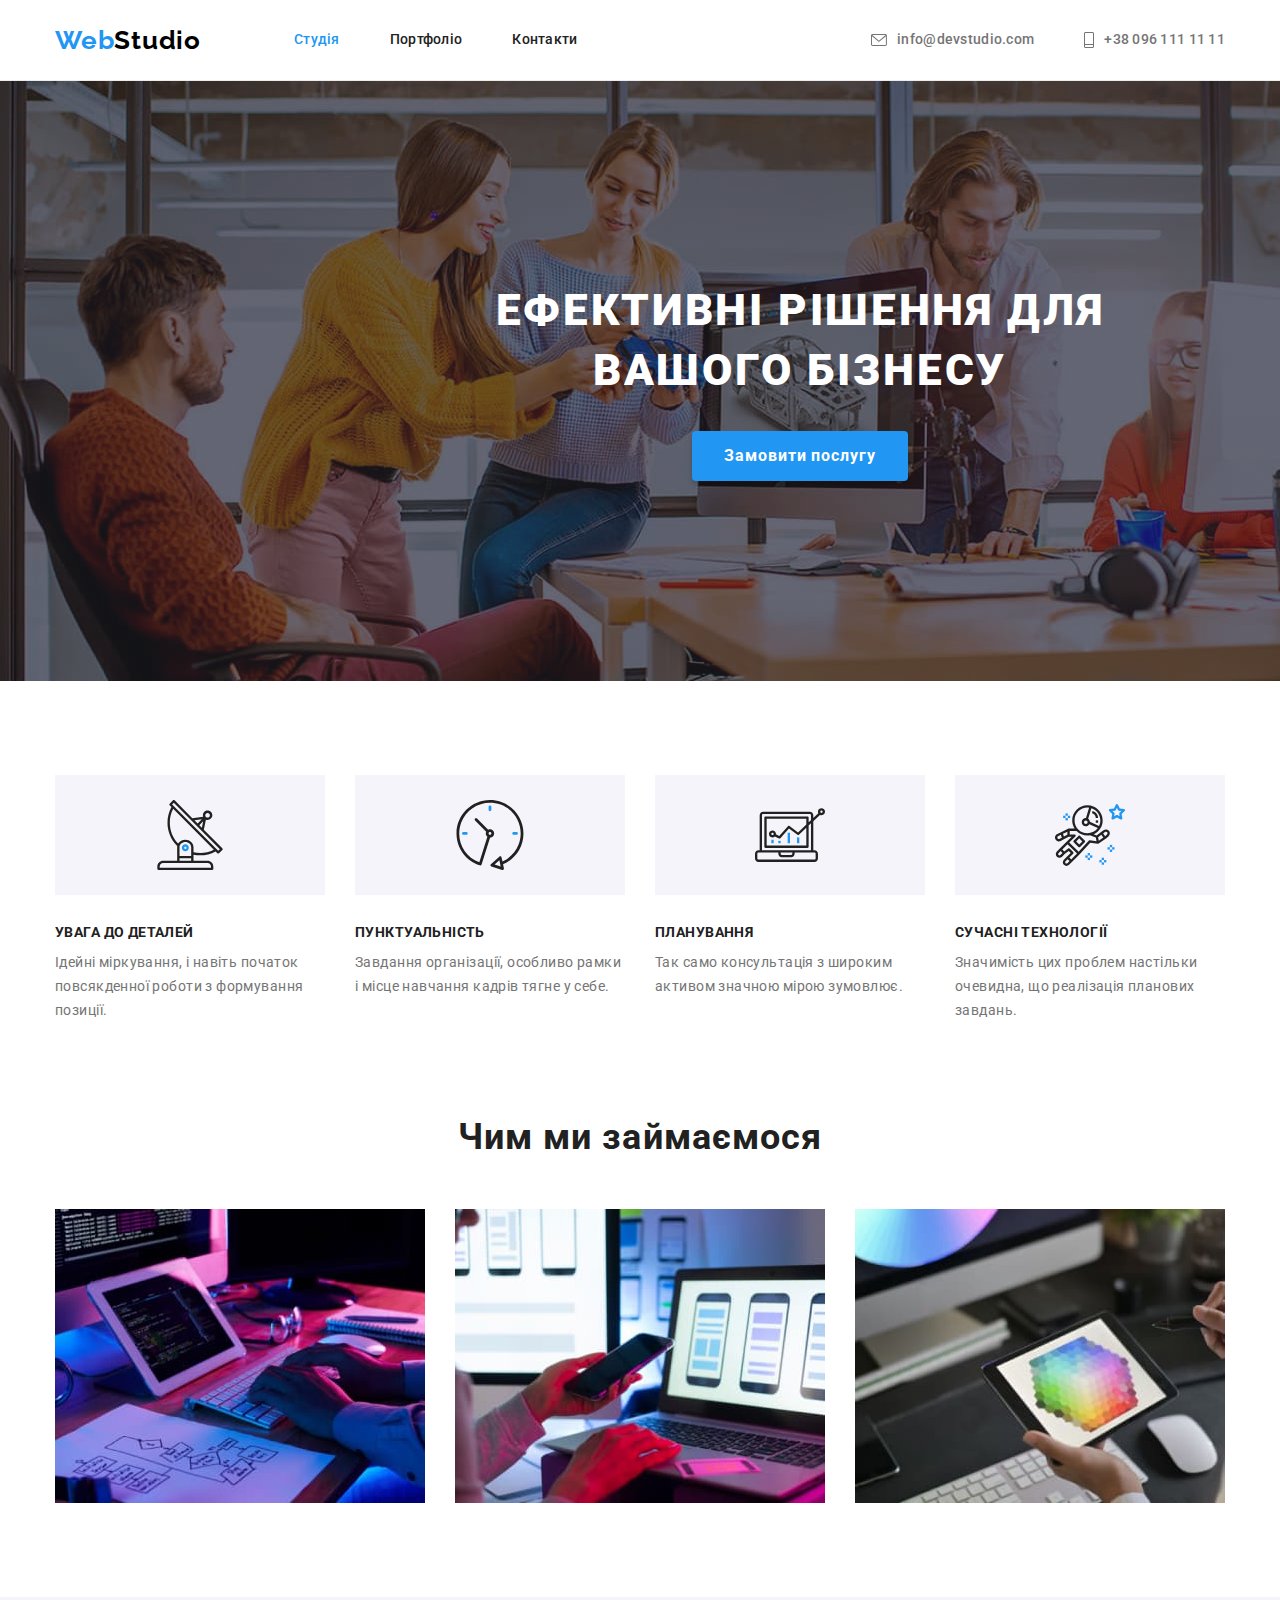
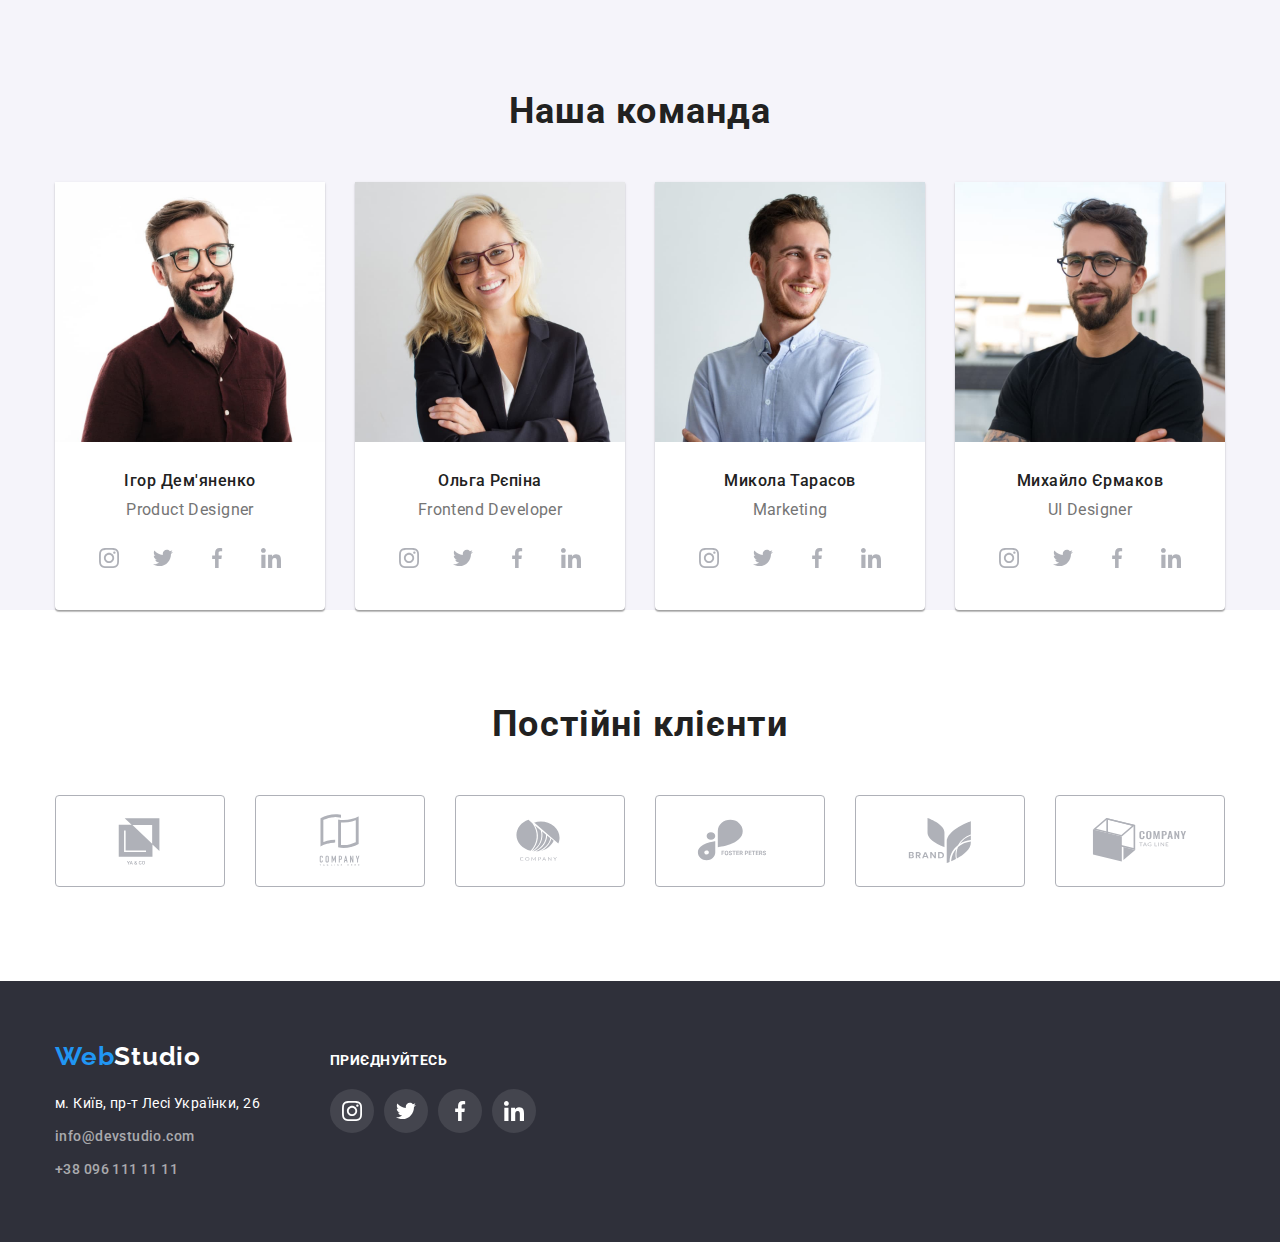
==== index.html @ 3f4d4e77 "update 1" ====
<!DOCTYPE html>
<html lang="uk">

<head>
  <meta charset="UTF-8" />
  <meta http-equiv="X-UA-Compatible" content="IE=edge" />
  <meta name="viewport" content="width=device-width, initial-scale=1.0" />
  <title>Студія</title>
  <link rel="preconnect" href="https://fonts.googleapis.com" />
  <link rel="preconnect" href="https://fonts.gstatic.com" crossorigin />
  <link href="https://fonts.googleapis.com/css2?family=Raleway:wght@700&family=Roboto:wght@400;500;700;900&display=swap"
    rel="stylesheet" />
  <link rel="stylesheet" href="https://cdnjs.cloudflare.com/ajax/libs/modern-normalize/1.1.0/modern-normalize.css">
  <link rel="stylesheet" href="modern-normalize">
  <link rel="stylesheet" href="./css/style.css" />
</head>

<body>
  <!-- Шапка -->
  <header class="header">
    <div class="container ">
      <section class="main-nav">
        <nav class="header-navigation">
          <a class="header-logo link-text" href="./index.html">Web<span class="header-studio">Studio</span></a>
          <ul class="header-list list-styles">
            <li class="header-item"><a class="header-link link-text current" href="./index.html">Студія</a></li>
            <li class="header-item">
              <a class="header-link link-text" href="./portfolio.html">Портфоліо</a>
            </li>
            <li class="header-item"><a class="header-link link-text" href="">Контакти</a></li>
          </ul>
        </nav>
        <ul class="header-contact list-styles">
          <li class="header-contact-link">
            <a class="header-mail header-link link-text" href="mailto:info@devstudio.com">
              <svg class="header-img-logo costomers-img-logo" width="16" height="12">
                <use href="./images/symbol-defs.svg#icon-mail"></use>
              </svg>
              info@devstudio.com</a>
          </li>
          <li class="header-contact-link">
            <a class="header-tel header-link link-text" href="tel:+380961111111">
              <svg class="header-img-logo costomers-img-logo" width="10" height="16">
                <use href="./images/symbol-defs.svg#icon-tel"></use>
              </svg>
              +38 096 111 11 11</a>
          </li>
        </ul>
      </section>
    </div>
  </header>
  <!-- секція 1 -->
  <main>
    <section class="hero">
      <div class="container">
        <h1 class="hero-title">Ефективні рішення для вашого бізнесу</h1>
        <button class="hero-btn" type="button">Замовити послугу</button>
      </div>
    </section>
    <!-- Особливості -->
    <section class="features">
      <div class="container">
        <h2 class="visually-hidden">Особливості</h2>
        <ul class=" features-list list-styles">
          <li class="features-item">
            <div class="features-logo">
              <svg class="futures-img-logo" width="70" height="70">
                <use class="color-logo" href="./images/symbol-defs.svg#icon-antena"></use>
              </svg>
            </div>
            <h3 class="item-title">Увага до деталей</h3>
            <p class="item-text">
              Ідейні міркування, і навіть початок повсякденної роботи з формування позиції.
            </p>
          </li>
          <li class="features-item">
            <div class="features-logo">
              <svg class="futures-img-logo" width="70" height="70">
                <use class="color-logo" href="./images/symbol-defs.svg#icon-time"></use>
              </svg>
            </div>
            <h3 class="item-title">Пунктуальність</h3>
            <p class="item-text">
              Завдання організації, особливо рамки і місце навчання кадрів тягне у себе.
            </p>
          </li>
          <li class="features-item">
            <div class="features-logo">
              <svg class="futures-img-logo" width="70" height="70">
                <use class="color-logo" href="./images/symbol-defs.svg#icon-computer"></use>
              </svg>
            </div>
            <h3 class="item-title">Планування</h3>
            <p class="item-text">Так само консультація з широким активом значною мірою зумовлює.</p>
          </li>
          <li class="features-item">
            <div class="features-logo">
              <svg class="futures-img-logo" width="70" height="70">
                <use class="color-logo" href="./images/symbol-defs.svg#icon-cosmonavt"></use>
              </svg>
            </div>
            <h3 class="item-title">Сучасні технології</h3>
            <p class="item-text">
              Значимість цих проблем настільки очевидна, що реалізація планових завдань.
            </p>
          </li>
        </ul>
      </div>
    </section>
    <!-- Чим ми займаємося -->
    <section class="section work">
      <div class="container">
        <h2 class="we-do-title">Чим ми займаємося</h2>
        <ul class="we-do-list">
          <li class="we-do-photo list-styles">
            <img src="./images/box1.jpg" alt="програмування" width="370" height="294" />
          </li>
          <li class="we-do-photo list-styles">
            <img src="./images/box2.jpg" alt="розробка мобільного додатку" width="370" height="294" />
          </li>
          <li class="we-do-photo list-styles">
            <img class="" src="./images/box3.jpg" alt="планшет з кольоровою палітрею" width="370" height="294" />
          </li>
        </ul>
      </div>
    </section>
    <!-- Наша команда -->
    <section class="team">
      <div class="container">
        <h2 class="team-title">Наша команда</h2>
        <ul class="team-list list-styles">
          <li class="team-item">
            <img src="./images/komanda/igor.jpg" alt="Дезайнер" width="270" height="260" />
            <div class="team-discription">
              <h3 class="team-item-title">Ігор Дем'яненко</h3>
              <p class="team-text" lang="en">Product Designer</p>
              <ul class="team-list-icon">
                <li class="team-item-icon">
                  <a href="" class="team-address-icon">
                    <svg class="team-icon">
                      <use href="./images/symbol-defs.svg#icon-instagram" width="20px" height="20px"></use>
                    </svg>
                  </a>
                </li>
                <li class="team-item-icon">
                  <a href="" class="team-address-icon">
                    <svg class="team-icon">
                      <use href="./images/symbol-defs.svg#icon-twitter" width="20px" height="20px"></use>
                    </svg>
                  </a>
                </li>
                <li class="team-item-icon">
                  <a href="" class="team-address-icon">
                    <svg class="team-icon">
                      <use href="./images/symbol-defs.svg#icon-facebook" width="20px" height="20px"></use>
                    </svg>
                  </a>
                </li>
                <li class="team-item-icon">
                  <a href="" class="team-address-icon">
                    <svg class="team-icon">
                      <use href="./images/symbol-defs.svg#icon-linkedin" width="20px" height="20px"></use>
                    </svg>
                  </a>
                </li>
              </ul>
            </div>
          </li>
          <li class="team-item">
            <img src="./images/komanda/olga.jpg" alt="Фротент розробник" width="270" height="260" />
            <div class="team-discription">
              <h3 class="team-item-title">Ольга Рєпіна</h3>
              <p class="team-text" lang="en">Frontend Developer</p>
              <ul class="team-list-icon">
                <li class="team-item-icon">
                  <a href="" class="team-address-icon">
                    <svg class="team-icon">
                      <use href="./images/symbol-defs.svg#icon-instagram" width="20px" height="20px"></use>
                    </svg>
                  </a>
                </li>
                <li class="team-item-icon">
                  <a href="" class="team-address-icon">
                    <svg class="team-icon">
                      <use href="./images/symbol-defs.svg#icon-twitter" width="20px" height="20px"></use>
                    </svg>
                  </a>
                </li>
                <li class="team-item-icon">
                  <a href="" class="team-address-icon">
                    <svg class="team-icon">
                      <use href="./images/symbol-defs.svg#icon-facebook" width="20px" height="20px"></use>
                    </svg>
                  </a>
                </li>
                <li class="team-item-icon">
                  <a href="" class="team-address-icon">
                    <svg class="team-icon">
                      <use href="./images/symbol-defs.svg#icon-linkedin" width="20px" height="20px"></use>
                    </svg>
                  </a>
                </li>
              </ul>
            </div>
          </li>
          <li class="team-item">
            <img src="./images/komanda/mykola.jpg" alt="Маркетолог" width="270" height="260" />
            <div class="team-discription">
              <h3 class="team-item-title">Микола Тарасов</h3>
              <p class="team-text" lang="en">Marketing</p>
              <ul class="team-list-icon">
                <li class="team-item-icon">
                  <a href="" class="team-address-icon">
                    <svg class="team-icon">
                      <use href="./images/symbol-defs.svg#icon-instagram" width="20px" height="20px"></use>
                    </svg>
                  </a>
                </li>
                <li class="team-item-icon">
                  <a href="" class="team-address-icon">
                    <svg class="team-icon">
                      <use href="./images/symbol-defs.svg#icon-twitter" width="20px" height="20px"></use>
                    </svg>
                  </a>
                </li>
                <li class="team-item-icon">
                  <a href="" class="team-address-icon">
                    <svg class="team-icon">
                      <use href="./images/symbol-defs.svg#icon-facebook" width="20px" height="20px"></use>
                    </svg>
                  </a>
                </li>
                <li class="team-item-icon">
                  <a href="" class="team-address-icon">
                    <svg class="team-icon">
                      <use href="./images/symbol-defs.svg#icon-linkedin" width="20px" height="20px"></use>
                    </svg>
                  </a>
                </li>
              </ul>
            </div>
          </li>
          <li class="team-item">
            <img src="./images/komanda/myxailo.jpg" alt="Юл Дезайнер" width="270" height="260" />
            <div class="team-discription">
              <h3 class="team-item-title">Михайло Єрмаков</h3>
              <p class="team-text" lang="en">UI Designer</p>
              <ul class="team-list-icon">
                <li class="team-item-icon">
                  <a href="" class="team-address-icon">
                    <svg class="team-icon">
                      <use href="./images/symbol-defs.svg#icon-instagram" width="20px" height="20px"></use>
                    </svg>
                  </a>
                </li>
                <li class="team-item-icon">
                  <a href="" class="team-address-icon">
                    <svg class="team-icon">
                      <use href="./images/symbol-defs.svg#icon-twitter" width="20px" height="20px"></use>
                    </svg>
                  </a>
                </li>
                <li class="team-item-icon">
                  <a href="" class="team-address-icon">
                    <svg class="team-icon">
                      <use href="./images/symbol-defs.svg#icon-facebook" width="20px" height="20px"></use>
                    </svg>
                  </a>
                </li>
                <li class="team-item-icon">
                  <a href="" class="team-address-icon">
                    <svg class="team-icon">
                      <use href="./images/symbol-defs.svg#icon-linkedin" width="20px" height="20px"></use>
                    </svg>
                  </a>
                </li>
              </ul>
            </div>
          </li>
        </ul>
      </div>
    </section>
    <!--------------------------------------- Постійні клієнти-------------------------------->
    <section class="customers">
      <div class="container">
        <h2 class="customers-title">Постійні клієнти</h2>
        <ul class="customers-logo">
          <li>
            <a class="customers-link-logo" href="">
              <svg class="costomers-img-logo" width="106" height="60">
                <use class="color-logo" href="./images/symbol-defs.svg#icon-Logo1"></use>
              </svg>
            </a>
          </li>
          <li>
            <a class="customers-link-logo" href="">
              <svg class="costomers-img-logo" width="106" height="60">
                <use class="color-logo" href="./images/symbol-defs.svg#icon-Logo2"></use>
              </svg>
            </a>
          </li>
          <li>
            <a class="customers-link-logo" href="">
              <svg class="costomers-img-logo" width="106" height="60">
                <use class="color-logo" href="./images/symbol-defs.svg#icon-Logo3"></use>
              </svg>
            </a>
          </li>
          <li>
            <a class="customers-link-logo" href="">
              <svg class="costomers-img-logo" width="106" height="60">
                <use class="color-logo" href="./images/symbol-defs.svg#icon-Logo4"></use>
              </svg>
            </a>
          </li>
          <li>
            <a class="customers-link-logo" href="">
              <svg class="costomers-img-logo" width="106" height="60">
                <use class="color-logo" href="./images/symbol-defs.svg#icon-Logo5"></use>
              </svg>
            </a>
          </li>
          <li>
            <a class="customers-link-logo" href="">
              <svg class="costomers-img-logo" width="106" height="60">
                <use class="color-logo" href="./images/symbol-defs.svg#icon-Logo6"></use>
              </svg>
            </a>
          </li>
        </ul>
      </div>
    </section>
  </main>
  <!-- Підвал -->
  <footer class="footer">
    <div class="container footer-thumb">
      <div class="footer-container">
        <a class="footer-logo link-text" href="./index.html">Web<span class="footer-studio">Studio</span></a>
        <address class="footer-address">
          <ul class="footer-list list-styles link-text">
            <li class="footer-item">
              <a class="footer-maps header-link link-text list-styles" href=" https://goo.gl/maps/KbacDpf7Sf644kYd8"
                target="_blank" rel="noreferrer noopener">
                м. Київ, пр-т Лесі Українки, 26
              </a>
            </li>
            <li class="footer-item">
              <a class="footer-mail header-link link-text list-styles" href="mailto:info@devstudio.com"
                rel="">info@devstudio.com</a>
            </li>
            <li class="footer-item">
              <a class="footer-tel header-link link-text list-styles" href=" tel:+">+38 096 111 11 11</a>
            </li>
          </ul>
        </address>
      </div>
      <div class="footer-container-icon">
        <p class="footer-title-icon">приєднуйтесь</p>
        <ul class="footer-list-icon">
          <li class="footer-link-icon">
            <a href="" class="footer-address-icon">
              <svg class="footer-icon" width="20" height="20">
                <use class="footer-color-logo" href="./images/symbol-defs.svg#icon-instagram"></use>
              </svg>
            </a>
          </li>
          <li class="footer-link-icon">
            <a href="" class="footer-address-icon">
              <svg class="footer-icon" width="20" height="20">
                <use class="footer-color-logo" href="./images/symbol-defs.svg#icon-twitter"></use>
              </svg>
            </a>
          </li>
          <li class="footer-link-icon">
            <a href="" class="footer-address-icon">
              <svg class="footer-icon" width="20" height="20">
                <use class="footer-color-logo" href="./images/symbol-defs.svg#icon-facebook"></use>
              </svg>
            </a>
          </li>
          <li class="footer-link-icon">
            <a href="" class="footer-address-icon">
              <svg class="footer-icon" width="20" height="20">
                <use class="footer-color-logo" href="./images/symbol-defs.svg#icon-linkedin"></use>
              </svg>
            </a>
          </li>
        </ul>
      </div>
    </div>
  </footer>
</body>

</html>
---- css/style.css ----
html {
    box-sizing: border-box;
}

body {
    font-family: 'roboto', sans-serif;
    background-color: #ffffff;
    color: var(--main-Portfolio-text-color);
    font-size: 14px;
    letter-spacing: 0.03em;
}

:root {
    --main-title-color: #ffffff;
    --main-link-color: #212121;
    --main-text-color: #757575;
    --main-btn-color: #ffffff;
    --main-subtitle-color: #212121;
    --main-Portfolio-text-color: #757575;
    --mine-navi-btn-color: #212121;
    --main-order-service: #2196F3;
    --main-background: #2F303A;
    --main-navi-btn-background: #F5F4FA;
    --border-color-cards: #eeeeee;
    --raleway: 'raleway', sans-serif;
    --roboto: 'roboto', sans-serif;
}

.list-styles {
    list-style: none;
    padding-left: 0;
    margin: 0;
}

.header-link:hover,
.header-link:focus {
    color: #2196f3;
}

.link-text {
    text-decoration: none;
    color: inherit;
}


p,
h1,
h2,
h3,
h4,
h5,
h6 {
    margin: 0;
}

ul,
ol {
    margin: 0;
    padding-left: 0;
    list-style: none;
}

a {
    color: currentColor;
    text-decoration: none;
}

img {
    display: block;
    Max-width: 100%;
    Height: auto;

}

address {
    font-style: normal;
}

button {
    display: block;
    cursor: pointer;
    border: none;
    border-radius: 4px;
}

.section {
    padding-top: 94px;
    padding-bottom: 94px;
}


.visually-hidden {
    position: absolute;
    width: 1px;
    height: 1px;
    margin: -1px;
    border: 0;
    padding: 0;
    white-space: nowrap;
    clip-path: inset(100%);
    clip: rect(0 0 0 0);
    overflow: hidden;
}

.container {
    width: 1200px;
    margin: 0 auto;
    padding: 0 15px;
}





/* < !--------header-------- !> */


.main-nav {
    display: flex;
    align-items: center;
}

.header {
    border-bottom: 1px solid #ececec;
}

.header-navigation {
    display: flex;
    align-items: center;

}

.header-logo {
    display: block;
    font-family: var(--raleway);
    font-weight: 700;
    font-size: 26px;
    line-height: 1.19;
    letter-spacing: 0.03em;
    color: var(--main-order-service);
    text-decoration: none;
}

.header-studio {
    font-family: var(--raleway);
    color: #000000;
}

.header-list {
    list-style-type: none;
    align-items: center;
    display: flex;
    margin-left: 93px;
    padding-top: 32px;
    padding-bottom: 32px;
}

.header-item {}

.header-list .header-item:not(:last-child) {
    margin-right: 50px;
}

.header-link {
    display: block;
    font-family: 'Roboto';
    font-weight: 500;
    font-size: 14px;
    line-height: 1.14;
    letter-spacing: 0.02em;
    color: var(--main-link-color);
    display: block;
    display: flex;
    align-items: center;
}

.header-link:hover,
.header-link:focus {
    color: #2196f3;
}

.current {
    color: #2196F3;
}

.header-contact {
    display: flex;
    margin-left: auto;
}

.header-img-logo {
    margin-right: 10px;
}

.header-mail,
.header-tel {
    color: var(--main-text-color);
}

.header-contact .header-contact-link:not(:last-child) {
    margin-right: 50px;
}

.header-link:hover,
.header-link:focus,
.header-mail:hover,
.header-mail:focus,
.header-tel:hover,
.header-tel:focus {
    color: var(--main-order-service);
}

/* < !-------------HERO--------- !> */

.hero {
    margin: 0 auto;
    background-image: linear-gradient(rgba(47, 48, 58, 0.4), rgba(47, 48, 58, 0.4)), url(../images/Img-backraund.jpg);
    background-color: var(--main-background);
    text-align: center;
    padding: 200px 0px;
    width: 1600px;
    height: 600px;
    background-repeat: no-repeat;
    background-size: cover;
}

.hero .container {}

.hero-title {
    font-family: 'Roboto';
    font-weight: 900;
    font-size: 44px;
    line-height: 1.36;
    letter-spacing: 0.06em;
    text-transform: uppercase;
    color: var(--main-title-color);
    max-width: 696px;
    margin: 0 auto;
    margin-bottom: 30px;
}

.hero-btn {
    font-family: inherit;
    font-weight: 700;
    font-size: 16px;
    line-height: 1.88;
    align-items: center;
    text-align: center;
    letter-spacing: 0.06em;
    color: var(--main-title-color);
    cursor: pointer;
    background: #2196f3;
    box-shadow: 0px 4px 4px rgba(0, 0, 0, 0.15);
    display: block;

    margin-left: auto;
    margin-right: auto;
    padding: 10px 32px;
    max-height: 50px;
    border: none;
    border-radius: 4px;
}

.hero-btn:hover,
.hero-btn:focus {
    background-color: #188ce8;
}

/* < !--------------FEATURES------------------ !> */


.features {
    padding: 94px 0;
}

.features-list {
    list-style-type: none;
    display: flex;
}

.features-item {
    width: 270px;
}

.features-logo {
    width: 270px;
    height: 120px;
    display: flex;
    justify-content: center;
    align-items: center;
    background: #F5F4FA;
    margin-bottom: 30px;
}

.features-img-logo {
    fill: currentColor;
}

.color-logo {}

.features-list .features-item:not(:last-child) {
    margin-right: 30px;
}

.item-title {
    color: var(--main-link-color);
    font-weight: 700;
    font-size: 14px;
    line-height: 1.14;
    text-transform: uppercase;
    margin-bottom: 10px;
}

.item-text {
    line-height: 1.71;
}


/* < !-------------------WE-DO------------------ !> */

.work {
    padding-top: 0;
}

.we-do-title {
    font-family: 'Roboto';
    font-weight: 700;
    font-size: 36px;
    line-height: 1.166;
    letter-spacing: 0.03em;
    color: var(--main-link-color);
    text-align: center;
    margin-bottom: 50px;
}

.we-do-list {
    list-style-type: none;
    display: flex;
}

.we-do-photo {}

.we-do-list .we-do-photo:not(:last-child) {
    margin-right: 30px;
}



/* < !-------------------TEAM------------------- !> */


.team {
    background: #F5F4FA;
    padding-top: 94px;
}

.team-title {
    font-weight: 700;
    font-size: 36px;
    line-height: 1.16;
    letter-spacing: 0.03em;
    color: var(--main-link-color);
    margin-bottom: 50px;
    text-align: center;
}

.team-list {
    display: flex;
}

.team-list .team-item:not(:last-child) {
    margin-right: 30px;
}

.team-discription {
    padding-top: 30px;
    padding-bottom: 30px;
}

.team-item {
    background-color: #ffffff;
    box-shadow: 0px 1px 3px rgba(0, 0, 0, 0.12), 0px 1px 1px rgba(0, 0, 0, 0.14),
        0px 2px 1px rgba(0, 0, 0, 0.2);
    border-radius: 0px 0px 4px 4px;
}

.team-item-title {
    font-family: 'Roboto';
    font-weight: 500;
    font-size: 16px;
    line-height: 1, 87;
    letter-spacing: 0.03em;
    color: var(--main-link-color);
    text-align: center;
}

.team-text {
    font-size: 16px;
    line-height: 1.18;
    color: #757575;
    margin-top: 10px;
    text-align: center;
}

.team-list-icon {
    display: flex;
    align-items: center;
    justify-content: center;
    margin-top: 16px;
    gap: 10px;
}

.team-address-icon {
    display: flex;
    align-items: center;
    justify-content: center;
    background: var(--main-btn-color);
    color: #afb1b8;

    border-radius: 50%;
    width: 44px;
    height: 44px;
}

.team-icon {
    fill: currentColor;
    width: 20px;
    height: 20px;
}

.team-address-icon:hover,
.team-address-icon:focus {
    background: var(--main-order-service);
    color: var(--main-btn-color);
}


/* < !---------------------FOOTER-------------------- !> */


.footer {
    background-color: var(--main-background);
    padding-top: 60px;
    padding-bottom: 60px;
}

.footer .footer-studio {
    margin-bottom: 20px;
}

.footer-address {
    margin-top: 20px;
}

.footer-logo {
    font-family: var(--raleway);
    font-style: normal;
    font-weight: 700;
    font-size: 26px;
    line-height: 1.19;
    letter-spacing: 0.03em;
    color: var(--main-order-service);
    margin-bottom: 20px;
}

.footer-studio {
    font-family: var(--raleway);
    font-weight: 700;
    font-size: 26px;
    line-height: 1.19;
    letter-spacing: 0.03em;
    color: var(--main-title-color);
}

.footer-list .footer-item:not(:last-child) {
    margin-bottom: 9px;
}

.footer-maps {
    font-style: normal;
    font-family: 'Roboto';
    font-weight: 400;
    font-size: 14px;
    line-height: 1.71;
    letter-spacing: 0.03em;
    color: var(--main-title-color);
}

.footer-mail,
.footer-tel {
    font-family: 'Roboto';
    font-style: normal;
    display: block;
    font-size: 14px;
    line-height: 1.71;
    letter-spacing: 0.03em;
    color: rgba(255, 255, 255, 0.6);
}

.footer-container-icon {
    margin-left: 70px;
}

.footer-list-icon {
    display: flex;
    justify-content: center;
    margin-top: 20px;
    gap: 10px;
}

.footer-title-icon {
    color: var(--main-title-color);
    font-weight: 700;
    font-size: 14px;
    line-height: 1.14;
    letter-spacing: 0.03em;
    text-transform: uppercase;
}

.footer-link-icon {}

.footer-address-icon {
    display: flex;
    align-items: center;
    justify-content: center;
    background: rgba(255, 255, 255, 0.1);
    color: #ffffff;
    border-radius: 50%;
    width: 44px;
    height: 44px;
}

.footer-icon {
    fill: currentColor;
}

.footer-address-icon:hover,
.footer-address-icon:focus {
    background: #2196f3;
}

.footer-thumb {
    display: flex;
    align-items: baseline;
}



/*--------------------------------------- Page 2 ---------------------------*/



/*----------------- Navi ---------------------------*/



.navi-list {
    list-style-type: none;
    display: flex;
    margin-bottom: 50px;
    justify-content: center;
}

.list-btn {
    display: block;
}

.navi-list .list-btn:not(:last-child) {
    margin-right: 8px;
}

.navi-btn {
    font-family: 'Roboto';
    font-weight: 500;
    font-size: 16px;
    line-height: 1.62;
    text-align: center;
    letter-spacing: 0.03em;
    color: var(--mine-navi-btn-color);
    background: var(--main-navi-btn-background);
    padding: 6px 22px;
    border: transparent;
}

.navi-btn:hover,
.navi-btn:focus {
    background-color: #2196f3;
    color: var(--main-btn-color);
    box-shadow: 0px 3px 1px rgba(0, 0, 0, 0.1), 0px 1px 2px rgba(0, 0, 0, 0.08),
        0px 2px 2px rgba(0, 0, 0, 0.12);
}


/* ---------------Portfolio------------- */

.progect-description {
    padding: 20px 24px;
    border-bottom: 1px solid var(--border-color-cards);
    border-right: 1px solid var(--border-color-cards);
    border-left: 1px solid var(--border-color-cards);
}

.portfolio {
    padding: 94px 0;
}

.portfolio-title {
    color: var(--main-subtitle-color);
    font-weight: 700;
    font-size: 18px;
    line-height: 2;
    letter-spacing: 0.06em;
    margin-bottom: 4px;
}

.portfolio-list {
    list-style-type: none;
    display: flex;
    flex-wrap: wrap;
    gap: 30px;

}


.portfolio-project {
    width: 370px;

}

.portfolio-link {
    display: block;
}

.portfolio-link:hover,
.portfolio-link:focus {
    box-shadow: 0px 1px 1px rgba(0, 0, 0, 0.12), 0px 4px 4px rgba(0, 0, 0, 0.06), 1px 4px 6px rgba(0, 0, 0, 0.16);
}

.portfolio-images {}

.portfolio-sub-title {
    font-weight: 700;
    font-size: 18px;
    line-height: 2;
    letter-spacing: 0.06em;
    margin-bottom: 4px;
    color: var(--main-subtitle-color);

}

.portfolio-text {
    font-size: 16px;
    line-height: 1.87;
    letter-spacing: 0.03em;
    color: var(--main-Portfolio-text-color);

}

/*--------------------------------------regular customers----------------------------------------*/

.customers {
    padding: 94px 0;

}

.customers-title {
    font-family: 'Roboto';
    font-style: normal;
    font-weight: 700;
    font-size: 36px;
    line-height: 1.16;
    text-align: center;
    letter-spacing: 0.03em;

    color: #212121;
}

.customers-logo {
    display: flex;
    justify-content: center;
    align-items: center;
    gap: 30px;
    margin-top: 50px;
}

.customers-link-logo {
    display: flex;
    width: 170px;
    height: 92px;
    justify-content: center;
    align-items: center;
    color: #afb1b8;
    border: 1px solid #afb1b8;
    border-radius: 4px;
}

.costomers-img-logo {
    fill: currentColor;
}

.customers-link-logo:hover,
.customers-link-logo:focus {
    color: var(--main-order-service);
    border-color: var(--main-order-service);
}
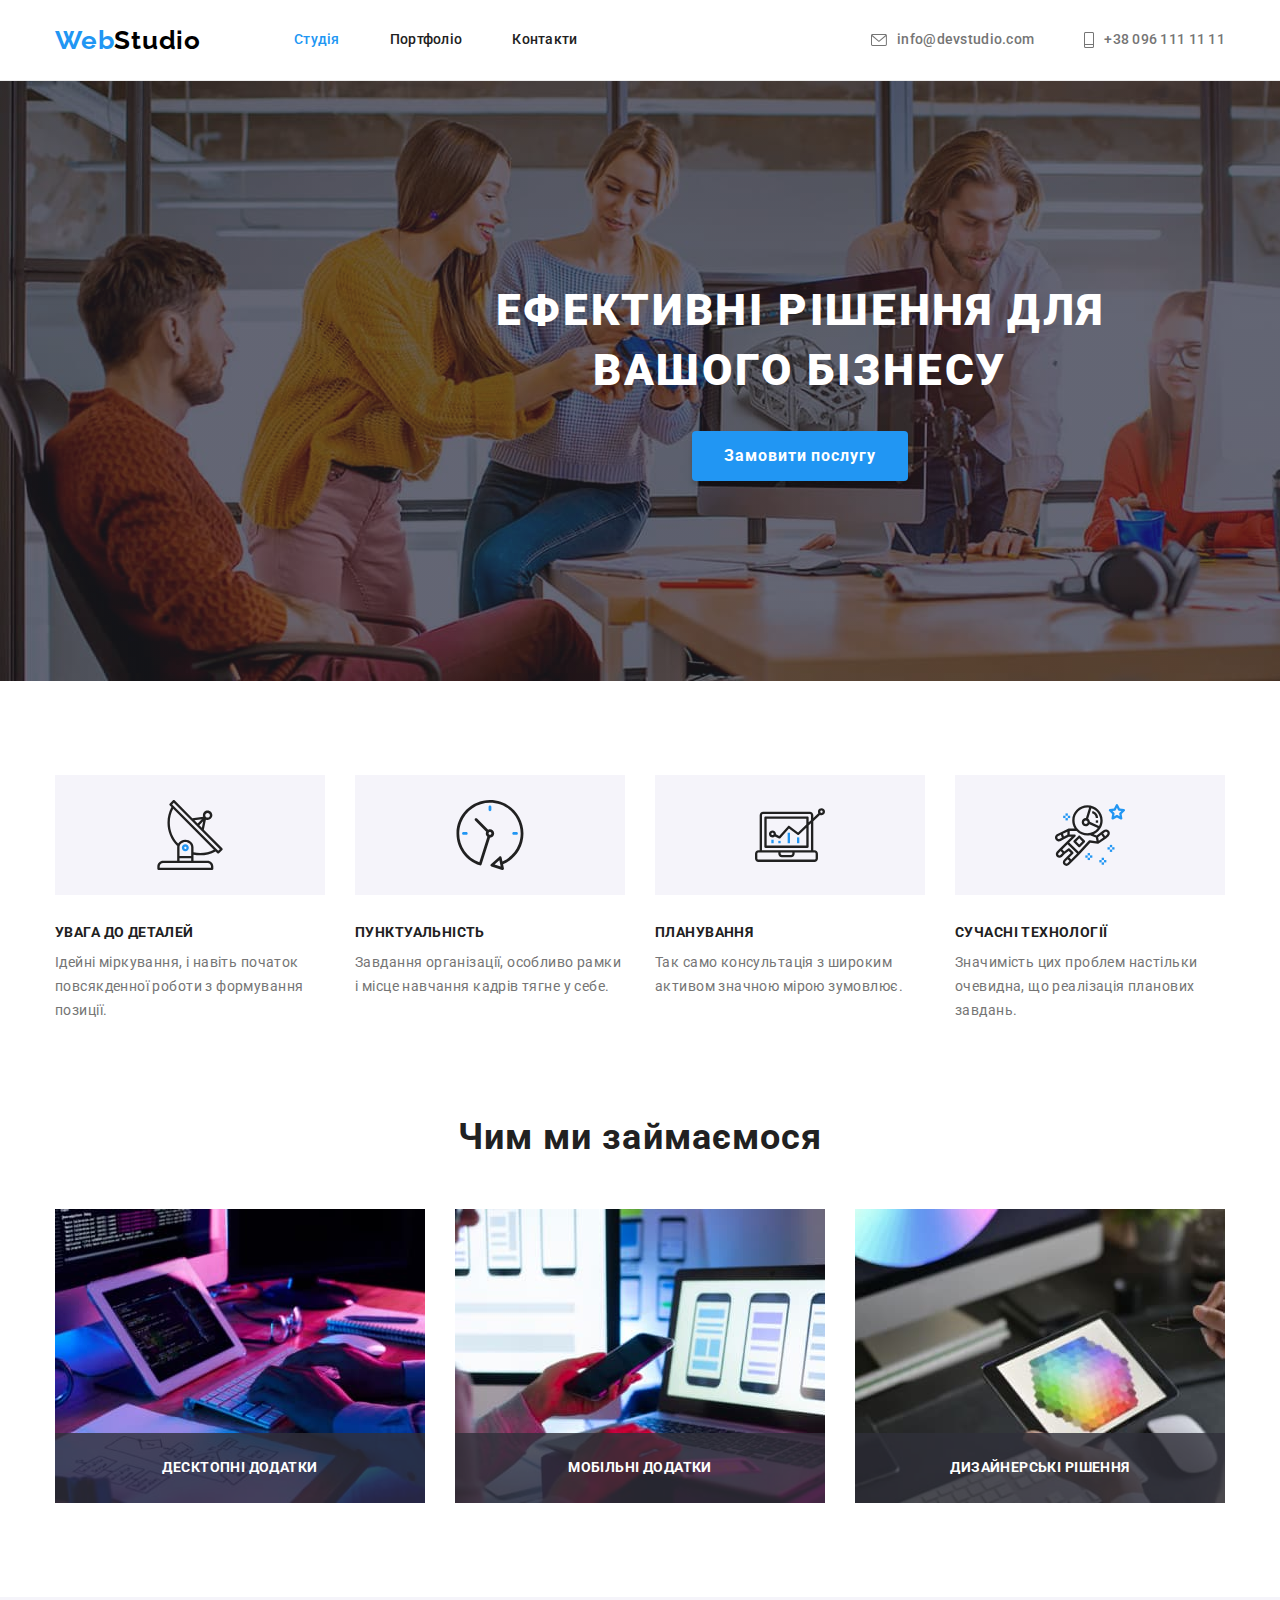
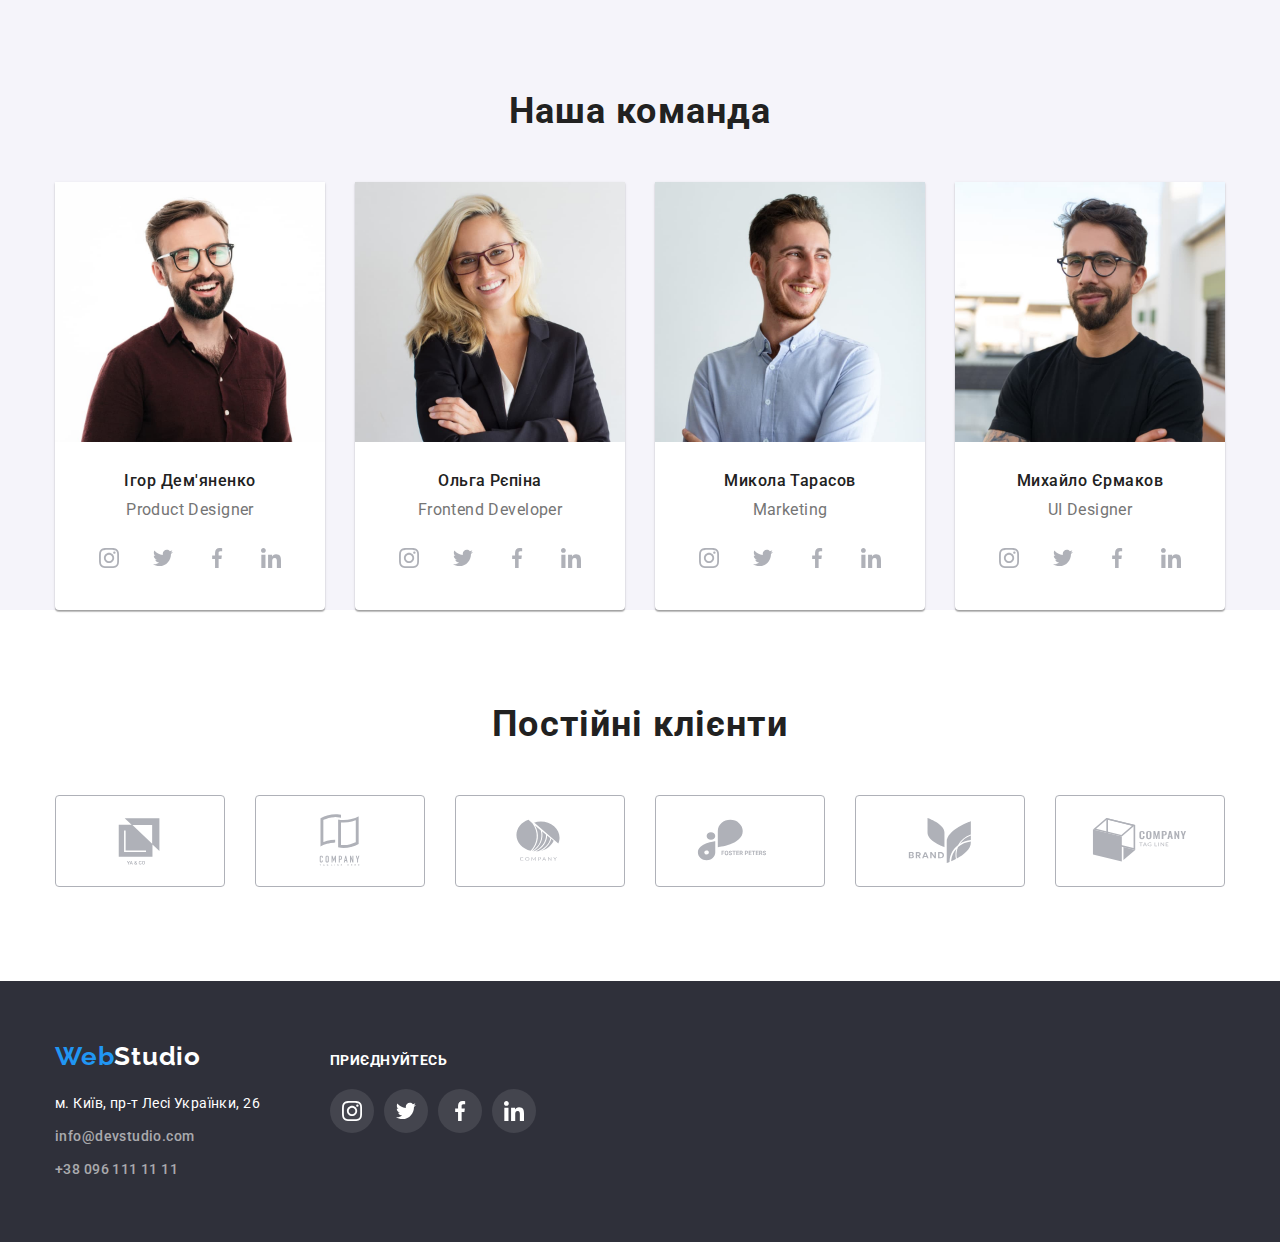
==== commit 082fe81e: "update" ====
--- a/index.html
+++ b/index.html
@@ -113,13 +113,26 @@
         <h2 class="we-do-title">Чим ми займаємося</h2>
         <ul class="we-do-list">
           <li class="we-do-photo list-styles">
-            <img src="./images/box1.jpg" alt="програмування" width="370" height="294" />
+            <div class="work-photo">
+              <img src="./images/box1.jpg" alt="програмування" width="370" height="294" />
+              <div class="work-text">
+                Десктопні додатки
+              </div>
+            </div>
           </li>
           <li class="we-do-photo list-styles">
-            <img src="./images/box2.jpg" alt="розробка мобільного додатку" width="370" height="294" />
+            <div class="work-photo">
+              <img src="./images/box2.jpg" alt="програмування" width="370" height="294" />
+              <div class="work-text">
+                Мобільні додатки
+              </div>
           </li>
           <li class="we-do-photo list-styles">
-            <img class="" src="./images/box3.jpg" alt="планшет з кольоровою палітрею" width="370" height="294" />
+            <div class="work-photo">
+              <img src="./images/box3.jpg" alt="програмування" width="370" height="294" />
+              <div class="work-text">
+                Дизайнерські рішення
+              </div>
           </li>
         </ul>
       </div>
@@ -389,6 +402,7 @@
       </div>
     </div>
   </footer>
+  <script src="./js/modal.js"></script>
 </body>
 
 </html>--- a/css/style.css
+++ b/css/style.css
@@ -344,7 +344,30 @@
     margin-right: 30px;
 }
 
-
+.work-photo {
+    position: relative;
+    bottom: 0;
+}
+
+.work-text {
+    position: absolute;
+    display: flex;
+    align-items: center;
+    justify-content: center;
+
+    bottom: 0;
+    left: 0;
+    height: 70px;
+    width: 100%;
+
+    background-color: rgba(47, 48, 58, 0.8);
+    color: #ffffff;
+    font-weight: 700;
+    font-size: 14px;
+    line-height: 1.14;
+    letter-spacing: 0.03em;
+    text-transform: uppercase;
+}
 
 /* < !-------------------TEAM------------------- !> */
 
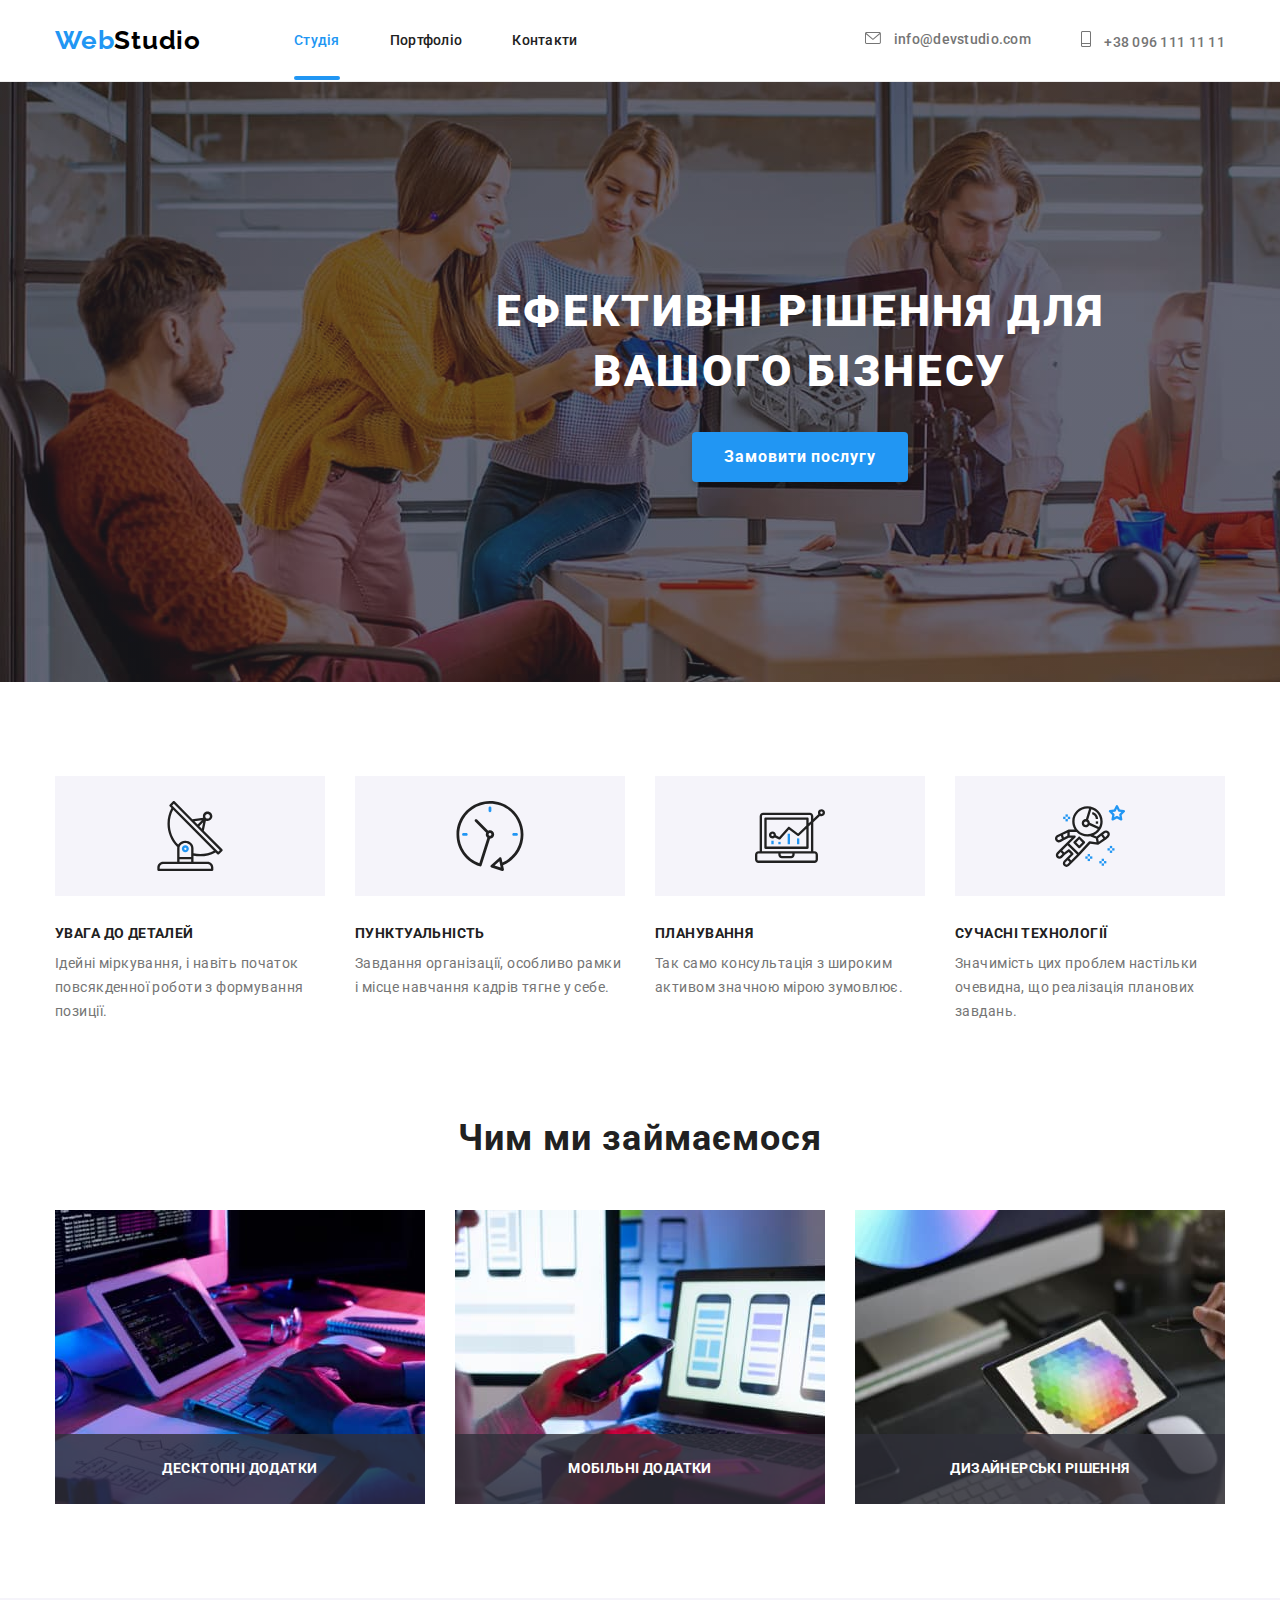
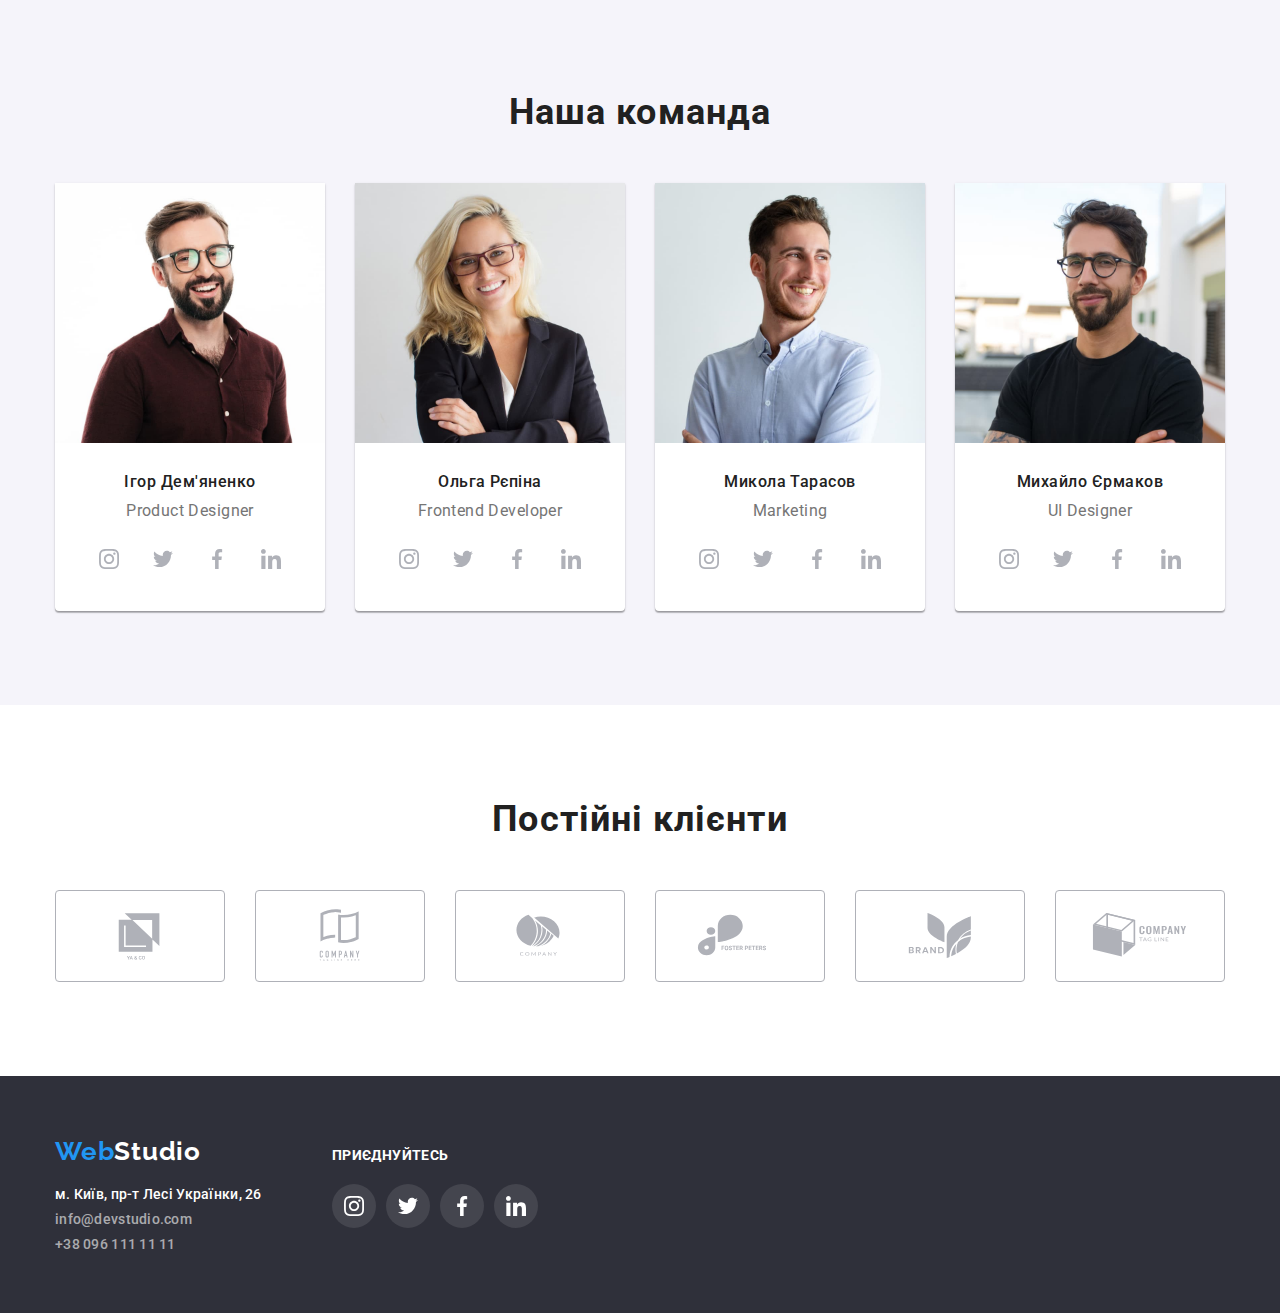
==== commit 1a69442b: "update" ====
--- a/index.html
+++ b/index.html
@@ -17,44 +17,45 @@
 
 <body>
   <!-- Шапка -->
-  <header class="header">
-    <div class="container ">
-      <section class="main-nav">
-        <nav class="header-navigation">
-          <a class="header-logo link-text" href="./index.html">Web<span class="header-studio">Studio</span></a>
-          <ul class="header-list list-styles">
-            <li class="header-item"><a class="header-link link-text current" href="./index.html">Студія</a></li>
-            <li class="header-item">
-              <a class="header-link link-text" href="./portfolio.html">Портфоліо</a>
+    <header class="header">
+      <div class="container ">
+        <section class="main-nav">
+          <nav class="header-navigation">
+            <a class="header-logo link-text" href="./index.html">Web<span class="header-studio">Studio</span></a>
+            <ul class="header-list list-styles">
+              <li class="header-item"><a class="header-link link-text current" href="./index.html">Студія</a>
+              </li>
+              <li class="header-item">
+                <a class="header-link link-text" href="./portfolio.html">Портфоліо</a>
+              </li>
+              <li class="header-item"><a class="header-link link-text" href="">Контакти</a></li>
+            </ul>
+          </nav>
+          <ul class="header-contact list-styles">
+            <li class="header-contact-link">
+              <a class="header-mail header-link link-text" href="mailto:info@devstudio.com">
+                <svg class="header-img-logo costomers-img-logo" width="16" height="12">
+                  <use href="./images/symbol-defs.svg#icon-mail"></use>
+                </svg>
+                info@devstudio.com</a>
             </li>
-            <li class="header-item"><a class="header-link link-text" href="">Контакти</a></li>
+            <li class="header-contact-link">
+              <a class="header-tel header-link link-text" href="tel:+380961111111">
+                <svg class="header-img-logo costomers-img-logo" width="10" height="16">
+                  <use href="./images/symbol-defs.svg#icon-tel"></use>
+                </svg>
+                +38 096 111 11 11</a>
+            </li>
           </ul>
-        </nav>
-        <ul class="header-contact list-styles">
-          <li class="header-contact-link">
-            <a class="header-mail header-link link-text" href="mailto:info@devstudio.com">
-              <svg class="header-img-logo costomers-img-logo" width="16" height="12">
-                <use href="./images/symbol-defs.svg#icon-mail"></use>
-              </svg>
-              info@devstudio.com</a>
-          </li>
-          <li class="header-contact-link">
-            <a class="header-tel header-link link-text" href="tel:+380961111111">
-              <svg class="header-img-logo costomers-img-logo" width="10" height="16">
-                <use href="./images/symbol-defs.svg#icon-tel"></use>
-              </svg>
-              +38 096 111 11 11</a>
-          </li>
-        </ul>
-      </section>
-    </div>
-  </header>
+        </section>
+      </div>
+    </header>
   <!-- секція 1 -->
   <main>
     <section class="hero">
       <div class="container">
         <h1 class="hero-title">Ефективні рішення для вашого бізнесу</h1>
-        <button class="hero-btn" type="button">Замовити послугу</button>
+        <button class="hero-btn" type="button" data-modal-open>Замовити послугу</button>
       </div>
     </section>
     <!-- Особливості -->
@@ -352,17 +353,17 @@
         <address class="footer-address">
           <ul class="footer-list list-styles link-text">
             <li class="footer-item">
-              <a class="footer-maps header-link link-text list-styles" href=" https://goo.gl/maps/KbacDpf7Sf644kYd8"
+              <a class="footer-maps footer-link link-text list-styles" href=" https://goo.gl/maps/KbacDpf7Sf644kYd8"
                 target="_blank" rel="noreferrer noopener">
                 м. Київ, пр-т Лесі Українки, 26
               </a>
             </li>
             <li class="footer-item">
-              <a class="footer-mail header-link link-text list-styles" href="mailto:info@devstudio.com"
+              <a class="footer-mail footer-link link-text list-styles" href="mailto:info@devstudio.com"
                 rel="">info@devstudio.com</a>
             </li>
             <li class="footer-item">
-              <a class="footer-tel header-link link-text list-styles" href=" tel:+">+38 096 111 11 11</a>
+              <a class="footer-tel footer-link link-text list-styles" href=" tel:+">+38 096 111 11 11</a>
             </li>
           </ul>
         </address>
@@ -402,6 +403,15 @@
       </div>
     </div>
   </footer>
+<div class="backdrop is-hidden" data-modal>
+  <div class="modal">
+    <button class="model-tap" data-modal-close>
+      <svg class="modal-close" widht="18" height="18">
+        <use class="modal-close-tap" href="./images/symbol-defs.svg#icon-close"></use>
+      </svg>
+    </button>
+  </div>
+</div>
   <script src="./js/modal.js"></script>
 </body>
 
--- a/css/style.css
+++ b/css/style.css
@@ -24,6 +24,9 @@
     --border-color-cards: #eeeeee;
     --raleway: 'raleway', sans-serif;
     --roboto: 'roboto', sans-serif;
+
+    --transition-timing: 250ms;
+    --cubic: cubic-bezier(0.4, 0, 0.2, 1);
 }
 
 .list-styles {
@@ -35,6 +38,7 @@
 .header-link:hover,
 .header-link:focus {
     color: #2196f3;
+    transition: var(--transition-timing) var(--cubic);
 }
 
 .link-text {
@@ -108,8 +112,54 @@
     padding: 0 15px;
 }
 
-
-
+.backdrop {
+    position: fixed;
+    top: 0;
+    left: 0;
+    width: 100%;
+    height: 100%;
+    background-color: rgba(0, 0, 0, 0.2);
+    visibility: visible;
+    opacity: 1;
+    transition: opacity var(--transition-timing) var(--cubic),
+        visibility var(--transition-timing) var(--cubic);
+}
+
+.backdrop.is-hidden {
+    opacity: 0;
+    pointer-events: none;
+    visibility: hidden;
+}
+
+.modal {
+    min-width: 528px;
+    min-height: 581px;
+    background-color: #FFFFFF;
+    position: absolute;
+    padding: 17px 17px;
+    top: 50%;
+    left: 50%;
+    transform: translate(-50%, -50%) scale(1);
+}
+
+.model-tap {
+    width: 30px;
+    height: 30px;
+    border-radius: 50%;
+    background-color: var(--main-btn-color);
+    position: absolute;
+    right: 8px;
+    top: 8px;
+    cursor: pointer;
+
+    display: flex;
+    align-items: center;
+    justify-content: center;
+}
+
+.modal-close {}
+
+.modal-close-tap {}
 
 
 /* < !--------header-------- !> */
@@ -162,25 +212,39 @@
 }
 
 .header-link {
-    display: block;
-    font-family: 'Roboto';
+    color: var(--main-link-color);
+    text-decoration: none;
     font-weight: 500;
     font-size: 14px;
     line-height: 1.14;
     letter-spacing: 0.02em;
-    color: var(--main-link-color);
-    display: block;
-    display: flex;
-    align-items: center;
+    padding-top: 32px;
+    padding-bottom: 32px;
+    position: relative;
 }
 
 .header-link:hover,
 .header-link:focus {
     color: #2196f3;
+    transform: var(--transition-timing) var(--cubic);
 }
 
 .current {
     color: #2196F3;
+}
+
+.current::after {
+    position: absolute;
+    content: '';
+    display: block;
+
+    left: 0;
+    bottom: 0px;
+
+    width: 100%;
+    height: 4px;
+    border-radius: 2px;
+    background-color: #2196f3;
 }
 
 .header-contact {
@@ -208,6 +272,7 @@
 .header-tel:hover,
 .header-tel:focus {
     color: var(--main-order-service);
+    transition: var(--transition-timing) var(--cubic);
 }
 
 /* < !-------------HERO--------- !> */
@@ -264,6 +329,7 @@
 .hero-btn:hover,
 .hero-btn:focus {
     background-color: #188ce8;
+    transition: var(--transition-timing) var(--cubic);
 }
 
 /* < !--------------FEATURES------------------ !> */
@@ -375,6 +441,7 @@
 .team {
     background: #F5F4FA;
     padding-top: 94px;
+    padding-bottom: 94px;
 }
 
 .team-title {
@@ -406,6 +473,7 @@
         0px 2px 1px rgba(0, 0, 0, 0.2);
     border-radius: 0px 0px 4px 4px;
 }
+
 
 .team-item-title {
     font-family: 'Roboto';
@@ -455,6 +523,7 @@
 .team-address-icon:focus {
     background: var(--main-order-service);
     color: var(--main-btn-color);
+    transition: var(--transition-timing) var(--cubic);
 }
 
 
@@ -540,7 +609,23 @@
     text-transform: uppercase;
 }
 
-.footer-link-icon {}
+.footer-link {
+    display: block;
+    font-family: 'Roboto';
+    font-weight: 500;
+    font-size: 14px;
+    line-height: 1.14;
+    letter-spacing: 0.02em;
+    display: block;
+    display: flex;
+    align-items: center;
+}
+
+.footer-link:hover,
+.footer-link:focus {
+    color: #2196f3;
+    transition: var(--transition-timing) var(--cubic);
+}
 
 .footer-address-icon {
     display: flex;
@@ -560,6 +645,7 @@
 .footer-address-icon:hover,
 .footer-address-icon:focus {
     background: #2196f3;
+    transition: var(--transition-timing) var(--cubic);
 }
 
 .footer-thumb {
@@ -611,6 +697,7 @@
     color: var(--main-btn-color);
     box-shadow: 0px 3px 1px rgba(0, 0, 0, 0.1), 0px 1px 2px rgba(0, 0, 0, 0.08),
         0px 2px 2px rgba(0, 0, 0, 0.12);
+    transition: var(--transition-timing) var(--cubic);
 }
 
 
@@ -623,6 +710,12 @@
     border-left: 1px solid var(--border-color-cards);
 }
 
+.portfolio-project:hover {
+    border: 1px solid #EEEEEE;
+    box-shadow: 0px 1px 1px rgba(0, 0, 0, 0.12), 0px 4px 4px rgba(0, 0, 0, 0.06), 1px 4px 6px rgba(0, 0, 0, 0.16);
+    transition: var(--cubic) var(--transition-timing);
+}
+
 .portfolio {
     padding: 94px 0;
 }
@@ -650,16 +743,61 @@
 
 }
 
-.portfolio-link {
-    display: block;
+.portfolio-project:hover .portfolio-project .portfolio-link {
+    display: block;
+    position: relative;
+    transition: var(--transition-timing) var(--cubic);
 }
 
 .portfolio-link:hover,
 .portfolio-link:focus {
     box-shadow: 0px 1px 1px rgba(0, 0, 0, 0.12), 0px 4px 4px rgba(0, 0, 0, 0.06), 1px 4px 6px rgba(0, 0, 0, 0.16);
+    transition: var(--transition-timing) var(--cubic);
+}
+
+.portfolio-link:hover .container-position-portfolio {
+    opacity: 1;
+    transition: var(--transition-timing) var(--cubic);
 }
 
 .portfolio-images {}
+
+.portfolio-img-position {
+    position: relative;
+    overflow: hidden;
+}
+
+.container-position-portfolio {
+    position: absolute;
+    display: flex;
+    top: 0px;
+    background: rgba(33, 150, 243, 0.9);
+    width: 100%;
+    height: 100%;
+    opacity: 0;
+    transform: translateY(101%);
+    transition: var(--cubic) var(--transition-timing);
+}
+
+.portfolio-img-position:hover .container-position-portfolio {
+    transform: translateY(0);
+}
+
+.text-position {
+    font-family: 'Roboto';
+    font-style: normal;
+    font-weight: 400;
+    font-size: 18px;
+    line-height: 28px;
+    /* or 156% */
+
+    letter-spacing: 0.03em;
+
+    color: #FFFFFF;
+
+    padding: 64px 24px;
+}
+
 
 .portfolio-sub-title {
     font-weight: 700;
@@ -725,4 +863,5 @@
 .customers-link-logo:focus {
     color: var(--main-order-service);
     border-color: var(--main-order-service);
+    transition: var(--transition-timing) var(--cubic);
 }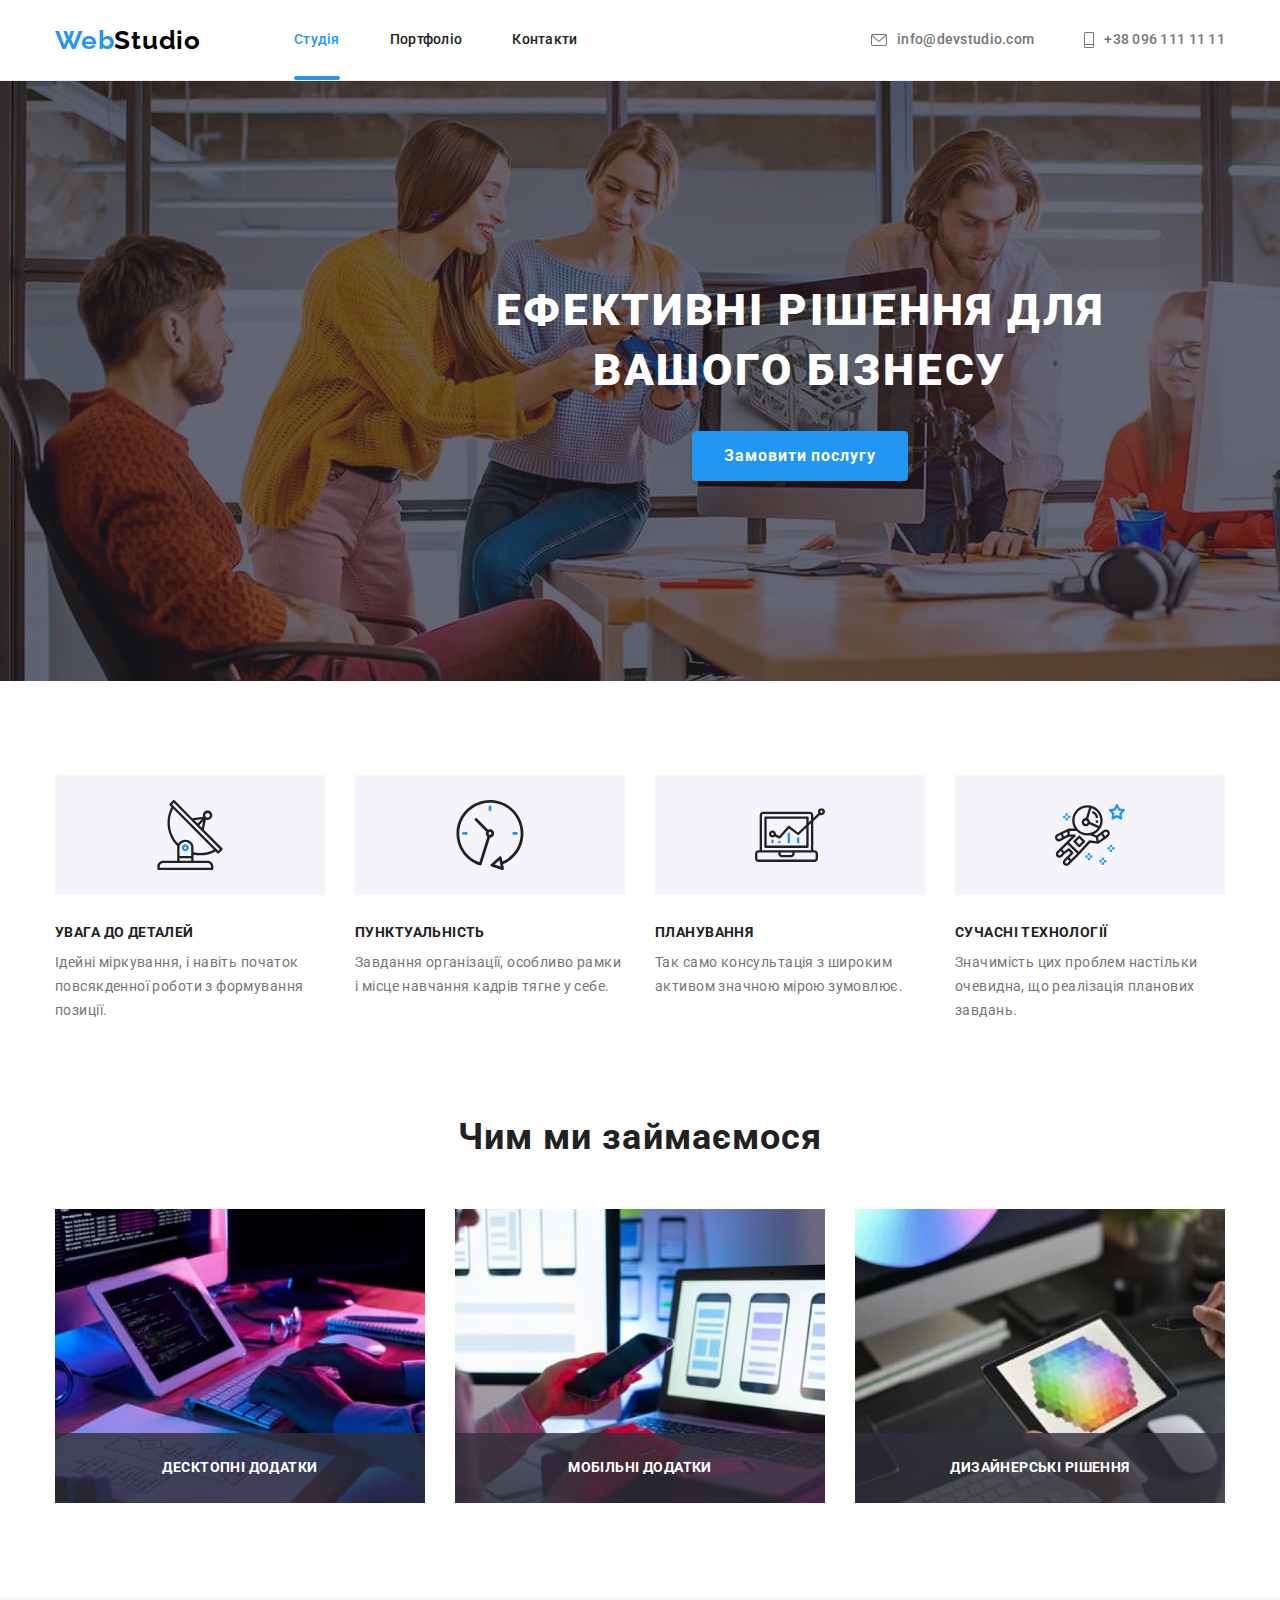
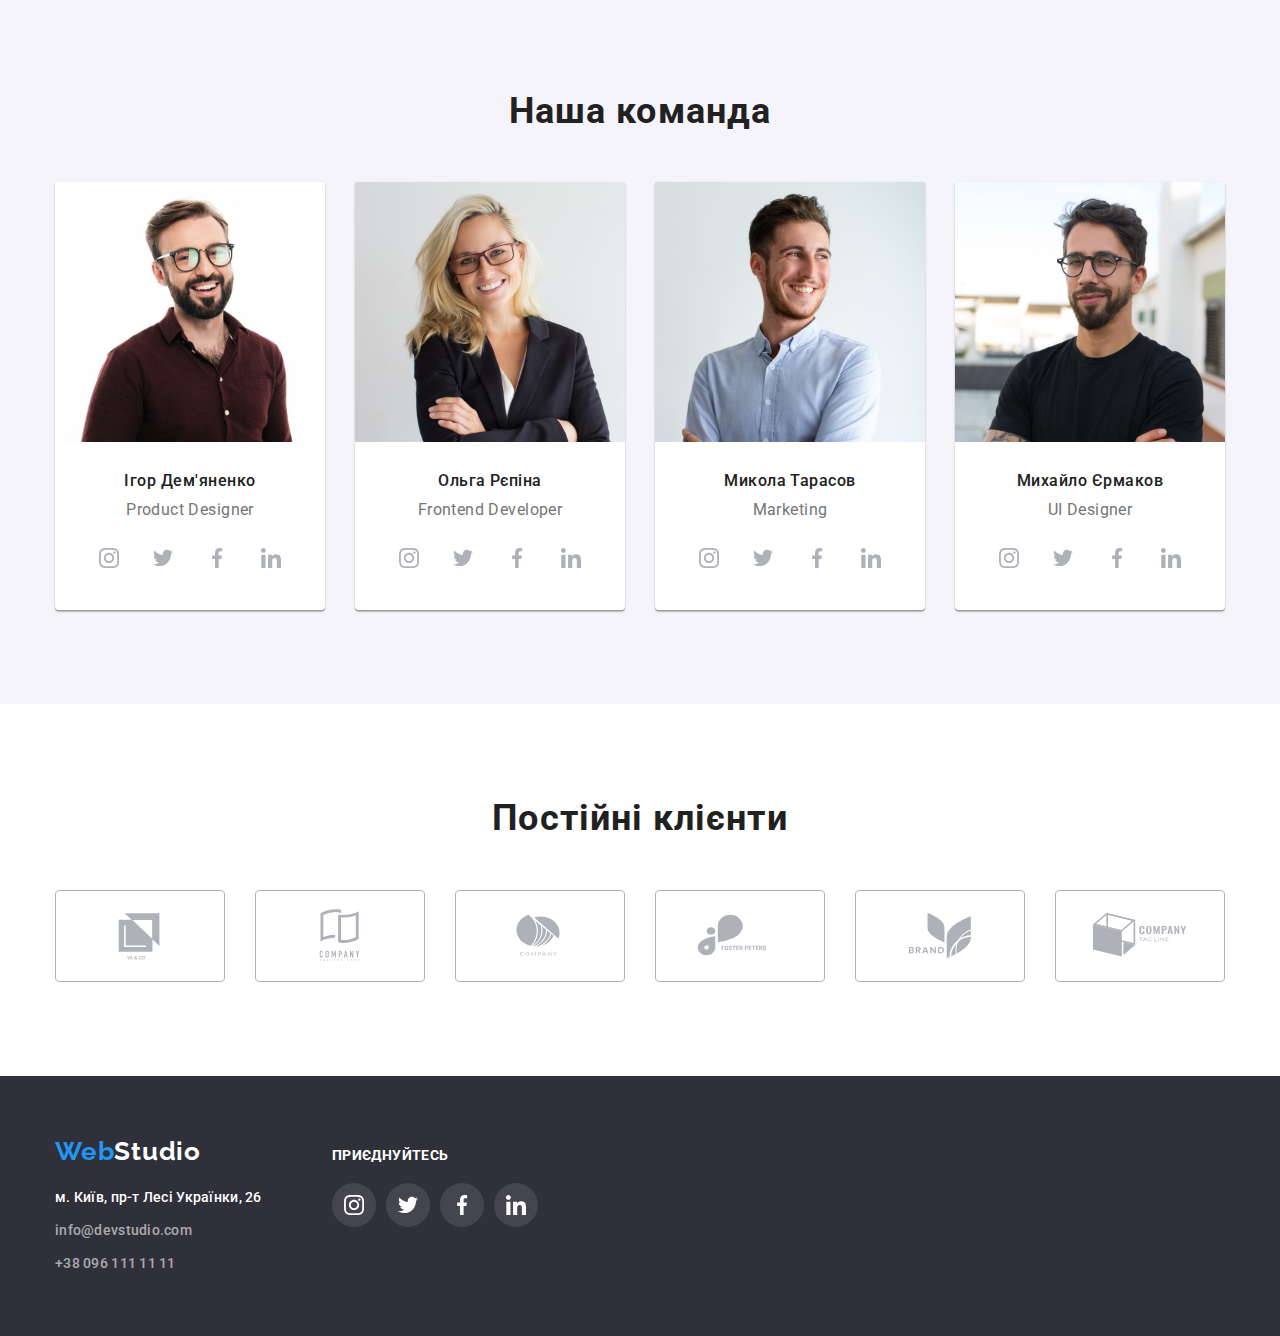
==== commit 9e4a1b37: "update" ====
--- a/index.html
+++ b/index.html
@@ -116,24 +116,24 @@
           <li class="we-do-photo list-styles">
             <div class="work-photo">
               <img src="./images/box1.jpg" alt="програмування" width="370" height="294" />
-              <div class="work-text">
+              <p class="work-text">
                 Десктопні додатки
-              </div>
+              </p>
             </div>
           </li>
           <li class="we-do-photo list-styles">
             <div class="work-photo">
               <img src="./images/box2.jpg" alt="програмування" width="370" height="294" />
-              <div class="work-text">
+              <p class="work-text">
                 Мобільні додатки
-              </div>
+              </p>
           </li>
           <li class="we-do-photo list-styles">
             <div class="work-photo">
               <img src="./images/box3.jpg" alt="програмування" width="370" height="294" />
-              <div class="work-text">
+              <p class="work-text">
                 Дизайнерські рішення
-              </div>
+              </p>
           </li>
         </ul>
       </div>
--- a/css/style.css
+++ b/css/style.css
@@ -38,7 +38,6 @@
 .header-link:hover,
 .header-link:focus {
     color: #2196f3;
-    transition: var(--transition-timing) var(--cubic);
 }
 
 .link-text {
@@ -201,8 +200,6 @@
     align-items: center;
     display: flex;
     margin-left: 93px;
-    padding-top: 32px;
-    padding-bottom: 32px;
 }
 
 .header-item {}
@@ -220,13 +217,16 @@
     letter-spacing: 0.02em;
     padding-top: 32px;
     padding-bottom: 32px;
+    display: flex;
+    align-items: center;
     position: relative;
+
+    transition: color var(--cubic), var(--transition-timing);
 }
 
 .header-link:hover,
 .header-link:focus {
     color: #2196f3;
-    transform: var(--transition-timing) var(--cubic);
 }
 
 .current {
@@ -272,7 +272,6 @@
 .header-tel:hover,
 .header-tel:focus {
     color: var(--main-order-service);
-    transition: var(--transition-timing) var(--cubic);
 }
 
 /* < !-------------HERO--------- !> */
@@ -324,12 +323,13 @@
     max-height: 50px;
     border: none;
     border-radius: 4px;
+
+    transition:color var(--cubic), background var(--transition-timing);
 }
 
 .hero-btn:hover,
 .hero-btn:focus {
     background-color: #188ce8;
-    transition: var(--transition-timing) var(--cubic);
 }
 
 /* < !--------------FEATURES------------------ !> */
@@ -412,7 +412,6 @@
 
 .work-photo {
     position: relative;
-    bottom: 0;
 }
 
 .work-text {
@@ -422,16 +421,13 @@
     justify-content: center;
 
     bottom: 0;
-    left: 0;
     height: 70px;
     width: 100%;
 
     background-color: rgba(47, 48, 58, 0.8);
     color: #ffffff;
     font-weight: 700;
-    font-size: 14px;
     line-height: 1.14;
-    letter-spacing: 0.03em;
     text-transform: uppercase;
 }
 
@@ -511,6 +507,8 @@
     border-radius: 50%;
     width: 44px;
     height: 44px;
+
+    transition: color var(--cubic), background var(--transition-timing);
 }
 
 .team-icon {
@@ -523,9 +521,56 @@
 .team-address-icon:focus {
     background: var(--main-order-service);
     color: var(--main-btn-color);
-    transition: var(--transition-timing) var(--cubic);
-}
-
+}
+
+/*--------------------------------------regular customers----------------------------------------*/
+
+.customers {
+    padding: 94px 0;
+
+}
+
+.customers-title {
+    font-family: 'Roboto';
+    font-style: normal;
+    font-weight: 700;
+    font-size: 36px;
+    line-height: 1.16;
+    text-align: center;
+    letter-spacing: 0.03em;
+
+    color: #212121;
+}
+
+.customers-logo {
+    display: flex;
+    justify-content: center;
+    align-items: center;
+    gap: 30px;
+    margin-top: 50px;
+}
+
+.customers-link-logo {
+    display: flex;
+    width: 170px;
+    height: 92px;
+    justify-content: center;
+    align-items: center;
+    color: #afb1b8;
+    border: 1px solid #afb1b8;
+    border-radius: 4px;
+
+    transition: color var(--cubic), var(--transition-timing);}
+
+.costomers-img-logo {
+    fill: currentColor;
+}
+
+.customers-link-logo:hover,
+.customers-link-logo:focus {
+    color: var(--main-order-service);
+    border-color: var(--main-order-service);
+}
 
 /* < !---------------------FOOTER-------------------- !> */
 
@@ -614,17 +659,18 @@
     font-family: 'Roboto';
     font-weight: 500;
     font-size: 14px;
-    line-height: 1.14;
+    line-height: 1.71;
     letter-spacing: 0.02em;
     display: block;
     display: flex;
     align-items: center;
+
+    transition:color var(--cubic),background var(--transition-timing);
 }
 
 .footer-link:hover,
 .footer-link:focus {
     color: #2196f3;
-    transition: var(--transition-timing) var(--cubic);
 }
 
 .footer-address-icon {
@@ -636,6 +682,8 @@
     border-radius: 50%;
     width: 44px;
     height: 44px;
+
+    transition:color var(--cubic),background var(--transition-timing);
 }
 
 .footer-icon {
@@ -645,7 +693,6 @@
 .footer-address-icon:hover,
 .footer-address-icon:focus {
     background: #2196f3;
-    transition: var(--transition-timing) var(--cubic);
 }
 
 .footer-thumb {
@@ -688,7 +735,9 @@
     color: var(--mine-navi-btn-color);
     background: var(--main-navi-btn-background);
     padding: 6px 22px;
-    border: transparent;
+    border: none;
+
+    transition:color var(--cubic),background, var(--transition-timing);
 }
 
 .navi-btn:hover,
@@ -697,7 +746,6 @@
     color: var(--main-btn-color);
     box-shadow: 0px 3px 1px rgba(0, 0, 0, 0.1), 0px 1px 2px rgba(0, 0, 0, 0.08),
         0px 2px 2px rgba(0, 0, 0, 0.12);
-    transition: var(--transition-timing) var(--cubic);
 }
 
 
@@ -708,12 +756,13 @@
     border-bottom: 1px solid var(--border-color-cards);
     border-right: 1px solid var(--border-color-cards);
     border-left: 1px solid var(--border-color-cards);
+
+    /* transition: var(--cubic) var(--transition-timing); */
 }
 
 .portfolio-project:hover {
-    border: 1px solid #EEEEEE;
-    box-shadow: 0px 1px 1px rgba(0, 0, 0, 0.12), 0px 4px 4px rgba(0, 0, 0, 0.06), 1px 4px 6px rgba(0, 0, 0, 0.16);
-    transition: var(--cubic) var(--transition-timing);
+    /* border: 1px solid #EEEEEE; */
+    /* box-shadow: 0px 1px 1px rgba(0, 0, 0, 0.12), 0px 4px 4px rgba(0, 0, 0, 0.06), 1px 4px 6px rgba(0, 0, 0, 0.16); */
 }
 
 .portfolio {
@@ -740,24 +789,35 @@
 
 .portfolio-project {
     width: 370px;
-
 }
 
 .portfolio-project:hover .portfolio-project .portfolio-link {
     display: block;
     position: relative;
-    transition: var(--transition-timing) var(--cubic);
-}
+}
+
+.portfolio-link {
+    display: block;
+transition:box-shadow var(--cubic),box-shadow var(--transition-timing);
+}
+
+
 
 .portfolio-link:hover,
 .portfolio-link:focus {
     box-shadow: 0px 1px 1px rgba(0, 0, 0, 0.12), 0px 4px 4px rgba(0, 0, 0, 0.06), 1px 4px 6px rgba(0, 0, 0, 0.16);
-    transition: var(--transition-timing) var(--cubic);
 }
 
 .portfolio-link:hover .container-position-portfolio {
+    transform: translateY(0);
     opacity: 1;
-    transition: var(--transition-timing) var(--cubic);
+    /* transition: var(--cubic) var(--transition-timing); */
+}
+
+.portfolio-link:focus .container-position-portfolio {
+    transform: translateY(0);
+    opacity: 1;
+    transition: var(--cubic), var(--transition-timing);
 }
 
 .portfolio-images {}
@@ -776,11 +836,7 @@
     height: 100%;
     opacity: 0;
     transform: translateY(101%);
-    transition: var(--cubic) var(--transition-timing);
-}
-
-.portfolio-img-position:hover .container-position-portfolio {
-    transform: translateY(0);
+    transition: var(--cubic), var(--transition-timing);
 }
 
 .text-position {
@@ -815,53 +871,4 @@
     letter-spacing: 0.03em;
     color: var(--main-Portfolio-text-color);
 
-}
-
-/*--------------------------------------regular customers----------------------------------------*/
-
-.customers {
-    padding: 94px 0;
-
-}
-
-.customers-title {
-    font-family: 'Roboto';
-    font-style: normal;
-    font-weight: 700;
-    font-size: 36px;
-    line-height: 1.16;
-    text-align: center;
-    letter-spacing: 0.03em;
-
-    color: #212121;
-}
-
-.customers-logo {
-    display: flex;
-    justify-content: center;
-    align-items: center;
-    gap: 30px;
-    margin-top: 50px;
-}
-
-.customers-link-logo {
-    display: flex;
-    width: 170px;
-    height: 92px;
-    justify-content: center;
-    align-items: center;
-    color: #afb1b8;
-    border: 1px solid #afb1b8;
-    border-radius: 4px;
-}
-
-.costomers-img-logo {
-    fill: currentColor;
-}
-
-.customers-link-logo:hover,
-.customers-link-logo:focus {
-    color: var(--main-order-service);
-    border-color: var(--main-order-service);
-    transition: var(--transition-timing) var(--cubic);
 }